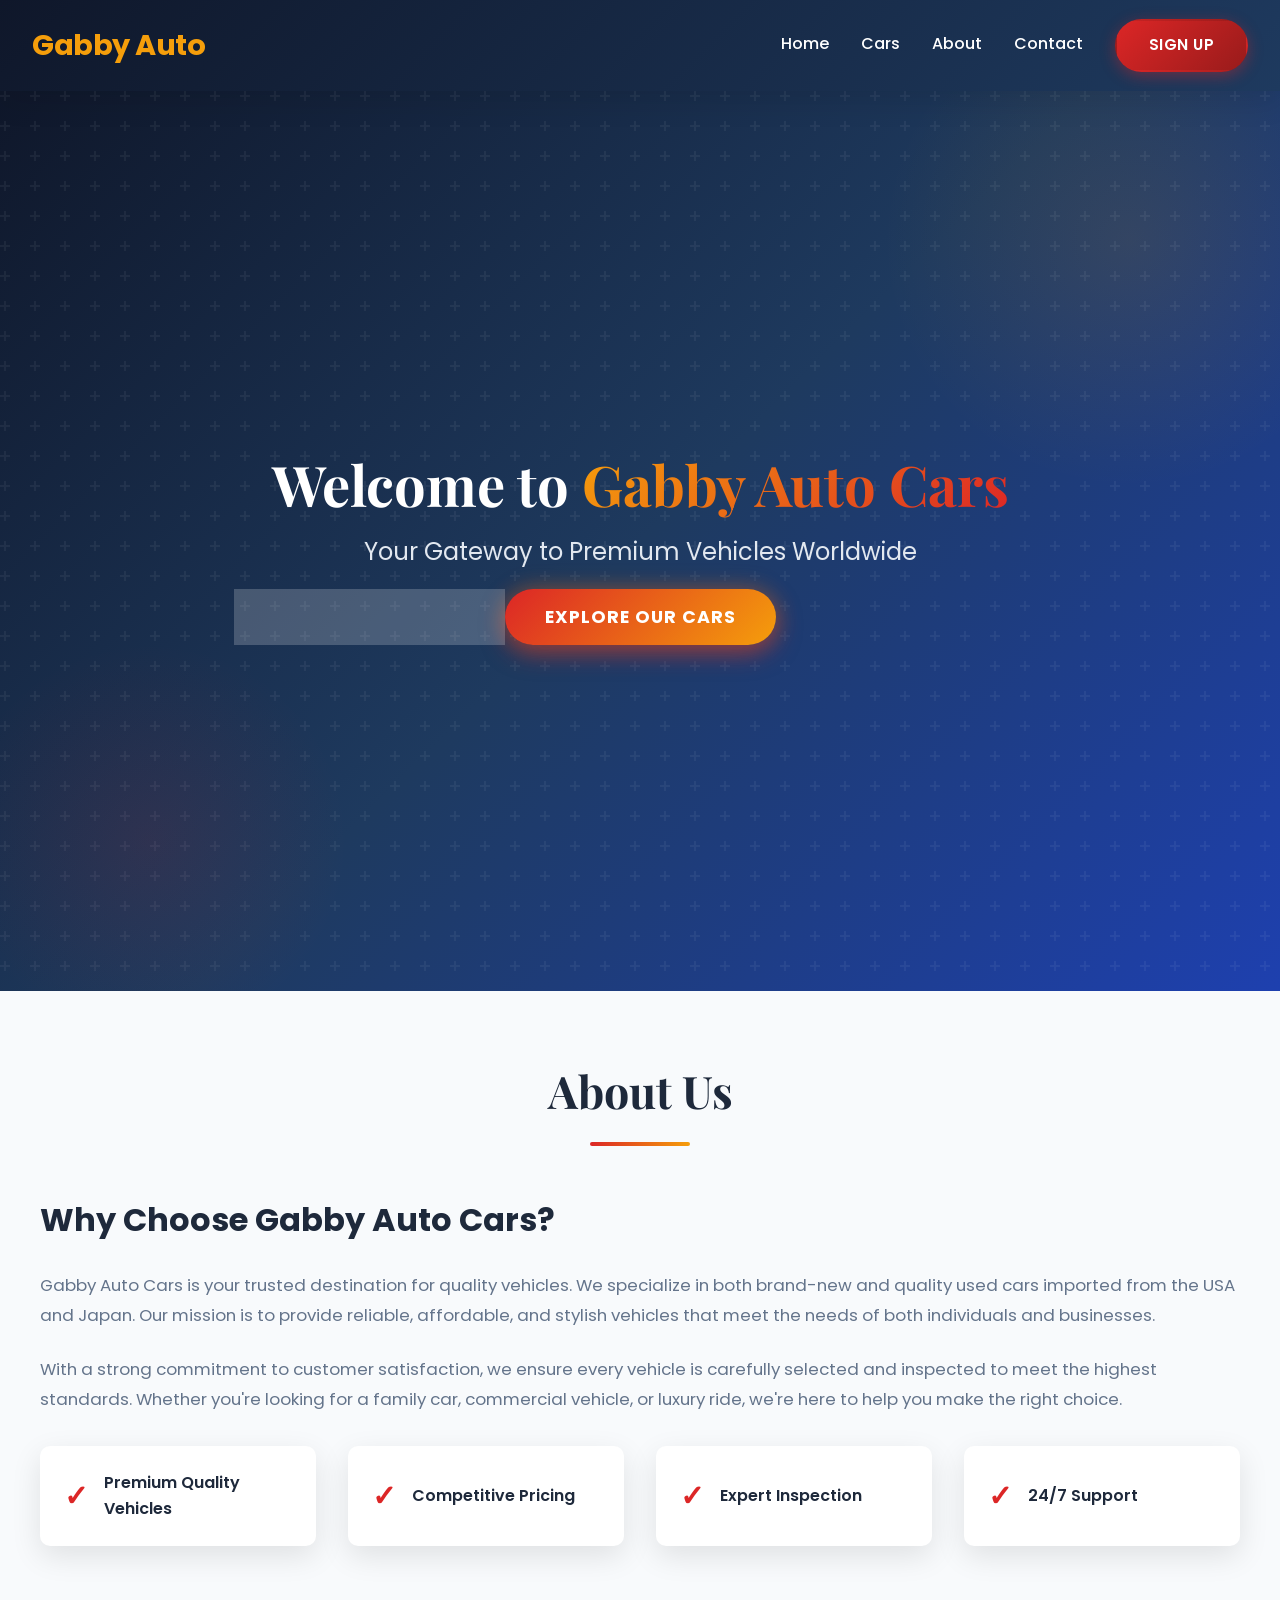
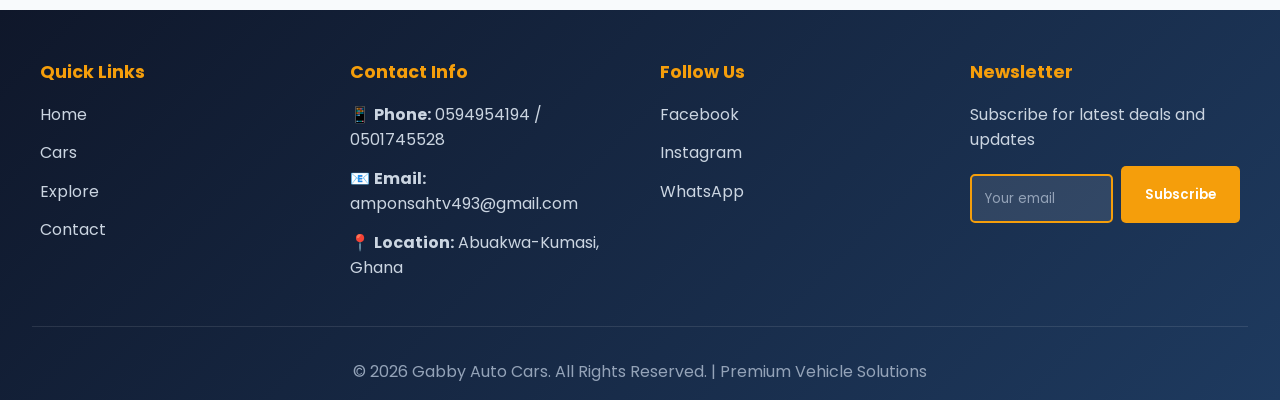
==== index.html @ e807ba96 "vecerl deployment fix" ====
<!DOCTYPE html>
<html lang="en">
<head>
    <meta charset="UTF-8">
    <meta name="viewport" content="width=device-width, initial-scale=1.0">
    <title>Gabby Auto Cars - Premium Vehicle Solutions</title>
    <link rel="stylesheet" href="index.css">
    <link href="https://fonts.googleapis.com/css2?family=Poppins:wght@300;400;600;700;800&family=Playfair+Display:wght@700&display=swap" rel="stylesheet">
</head>
<body>
    <!-- Navigation Bar -->
    <nav class="navbar">
        <div class="navbar-container">
            <div class="logo">
                <span class="brand-name"> Gabby Auto</span>
            </div>
            <button class="hamburger" id="hamburger">
                <span></span>
                <span></span>
                <span></span>
            </button>
            <div class="nav-links" id="navLinks">
                <a href="#home" class="nav-link">Home</a>
                <a href="image.html" class="nav-link">Cars</a>
                <a href="#about" class="nav-link">About</a>
                <a href="#contact" class="nav-link">Contact</a>
                <a href="signup.html" class="btn btn-primary">SIGN UP</a>
            </div>
        </div>
    </nav>

    <!-- Hero Section -->
    <section class="hero">
        <div class="hero-content">
            <h1 class="hero-title">Welcome to <span class="highlight">Gabby Auto Cars</span></h1>
            <p class="hero-subtitle">Your Gateway to Premium Vehicles Worldwide</p>
            <a href="explore.html" class="btn btn-secondary">Explore Our Cars</a>
        </div>
        <div class="hero-overlay"></div>
    </section>

    <!-- About Section -->
    <section class="about" id="about">
        <div class="about-wrapper">
            <div class="about-header">
                <h2 class="section-title">About Us</h2>
                <div class="title-underline"></div>
            </div>
            <div class="about-content">
                <div class="about-text">
                    <h3>Why Choose Gabby Auto Cars?</h3>
                    <p>
                        Gabby Auto Cars is your trusted destination for quality vehicles. We specialize in both brand-new and quality used cars imported from the USA and Japan. Our mission is to provide reliable, affordable, and stylish vehicles that meet the needs of both individuals and businesses.
                    </p>
                    <p>
                        With a strong commitment to customer satisfaction, we ensure every vehicle is carefully selected and inspected to meet the highest standards. Whether you're looking for a family car, commercial vehicle, or luxury ride, we're here to help you make the right choice.
                    </p>
                    <div class="features">
                        <div class="feature-item">
                            <span class="feature-icon">✓</span>
                            <span>Premium Quality Vehicles</span>
                        </div>
                        <div class="feature-item">
                            <span class="feature-icon">✓</span>
                            <span>Competitive Pricing</span>
                        </div>
                        <div class="feature-item">
                            <span class="feature-icon">✓</span>
                            <span>Expert Inspection</span>
                        </div>
                        <div class="feature-item">
                            <span class="feature-icon">✓</span>
                            <span>24/7 Support</span>
                        </div>
                    </div>
                </div>
            </div>
        </div>
    </section>

    <!-- Footer -->
    <footer class="footer" id="contact">
        <div class="footer-container">
            <div class="footer-box">
                <h4>Quick Links</h4>
                <ul>
                    <li><a href="index.html">Home</a></li>
                    <li><a href="image.html">Cars</a></li>
                    <li><a href="explore.html">Explore</a></li>
                    <li><a href="#contact">Contact</a></li>
                </ul>
            </div>
            <div class="footer-box">
                <h4>Contact Info</h4>
                <p>📱 <strong>Phone:</strong> <a href="tel:+233594954194" class="contact-link">0594954194</a> / <a href="tel:+233501745528" class="contact-link">0501745528</a></p>
                <p>📧 <strong>Email:</strong> <a href="mailto:amponsahtv493@gmail.com" class="contact-link">amponsahtv493@gmail.com</a></p>
                <p>📍 <strong>Location:</strong> Abuakwa-Kumasi, Ghana</p>
            </div>
            <div class="footer-box">
                <h4>Follow Us</h4>
                <ul>
                    <li><a href="https://www.facebook.com/" target="_blank" rel="noopener noreferrer">Facebook</a></li>
                    <li><a href="https://www.instagram.com/" target="_blank" rel="noopener noreferrer">Instagram</a></li>
                    <li><a href="https://wa.me/233594954194" target="_blank" rel="noopener noreferrer">WhatsApp</a></li>
                </ul>
            </div>
            <div class="footer-box">
                <h4>Newsletter</h4>
                <p>Subscribe for latest deals and updates</p>
                <div class="newsletter-form">
                    <input type="email" placeholder="Your email" class="email-input" id="newsletterEmail">
                    <button class="newsletter-btn" onclick="subscribeNewsletter()">Subscribe</button>
                </div>
            </div>
        </div>
        <div class="footer-bottom">
            <p>&copy; 2026 Gabby Auto Cars. All Rights Reserved. | Premium Vehicle Solutions</p>
        </div>
    </footer>

    <script>
        // Hamburger Menu Toggle
        const hamburger = document.getElementById('hamburger');
        const navLinks = document.getElementById('navLinks');

        hamburger.addEventListener('click', function() {
            navLinks.classList.toggle('active');
            hamburger.classList.toggle('active');
        });

        // Close menu when a link is clicked
        const links = navLinks.querySelectorAll('a');
        links.forEach(link => {
            link.addEventListener('click', function() {
                navLinks.classList.remove('active');
                hamburger.classList.remove('active');
            });
        });

        // Close menu when clicking outside
        document.addEventListener('click', function(event) {
            const isClickInsideNav = event.target.closest('nav');
            if (!isClickInsideNav && navLinks.classList.contains('active')) {
                navLinks.classList.remove('active');
                hamburger.classList.remove('active');
            }
        });

        // Newsletter Subscribe
        function subscribeNewsletter() {
            const email = document.getElementById('newsletterEmail').value;
            if (email && email.includes('@')) {
                alert('Thank you for subscribing! Check your email for updates.');
                document.getElementById('newsletterEmail').value = '';
            } else {
                alert('Please enter a valid email address.');
            }
        }

        // Allow Enter key to submit newsletter
        document.getElementById('newsletterEmail').addEventListener('keypress', function(event) {
            if (event.key === 'Enter') {
                subscribeNewsletter();
            }
        });
    </script>
</body>
</html>
---- index.css ----
/* ====== GLOBAL STYLES ====== */
* {
    margin: 0;
    padding: 0;
    box-sizing: border-box;
}

:root {
    --primary-color: #1e40af;
    --secondary-color: #dc2626;
    --accent-color: #f59e0b;
    --dark-bg: #0f172a;
    --light-bg: #f8fafc;
    --text-dark: #1e293b;
    --text-light: #64748b;
    --white: #ffffff;
    --shadow: 0 10px 30px rgba(0, 0, 0, 0.1);
    --shadow-lg: 0 20px 50px rgba(0, 0, 0, 0.15);
}

body {
    font-family: 'Poppins', sans-serif;
    line-height: 1.6;
    color: var(--text-dark);
    background-color: var(--white);
}

/* ====== NAVIGATION BAR ====== */
.navbar {
    background: linear-gradient(135deg, var(--dark-bg) 0%, #1e3a5f 100%);
    padding: 1.2rem 2rem;
    position: sticky;
    top: 0;
    z-index: 1000;
    box-shadow: var(--shadow);
}

.navbar-container {
    max-width: 1400px;
    margin: 0 auto;
    display: flex;
    justify-content: space-between;
    align-items: center;
    gap: 2rem;
}

.logo {
    display: flex;
    align-items: center;
    gap: 0.5rem;
}

.brand-name {
    font-size: 1.8rem;
    font-weight: 700;
    color: var(--accent-color);
    letter-spacing: -0.5px;
    transition: transform 0.3s ease;
}

.brand-name:hover {
    transform: scale(1.05);
}

.nav-links {
    display: flex;
    align-items: center;
    gap: 2rem;
    flex-wrap: wrap;
}

.nav-link {
    color: var(--white);
    text-decoration: none;
    font-weight: 500;
    transition: all 0.3s ease;
    position: relative;
    padding-bottom: 0.25rem;
}

.nav-link::after {
    content: '';
    position: absolute;
    bottom: 0;
    left: 0;
    width: 0;
    height: 2px;
    background-color: var(--accent-color);
    transition: width 0.3s ease;
}

.nav-link:hover::after {
    width: 100%;
}

.nav-link:hover {
    color: var(--accent-color);
}

/* ====== HAMBURGER MENU ====== */
.hamburger {
    display: none;
    flex-direction: column;
    background: none;
    border: none;
    cursor: pointer;
    padding: 0.5rem;
    gap: 0.35rem;
}

.hamburger span {
    width: 25px;
    height: 3px;
    background-color: var(--white);
    transition: all 0.3s ease;
    border-radius: 2px;
}

.hamburger.active span:nth-child(1) {
    transform: rotate(45deg) translate(8px, 8px);
}

.hamburger.active span:nth-child(2) {
    opacity: 0;
}

.hamburger.active span:nth-child(3) {
    transform: rotate(-45deg) translate(7px, -7px);
}

/* ====== BUTTONS ====== */
.btn {
    padding: 0.75rem 2rem;
    border: none;
    border-radius: 50px;
    font-weight: 600;
    cursor: pointer;
    font-size: 0.95rem;
    font-family: 'Poppins', sans-serif;
    position: relative;
    overflow: hidden;
    transition: all 0.4s cubic-bezier(0.23, 1, 0.320, 1);
    letter-spacing: 0.5px;
    text-decoration: none;
}

.btn::before {
    content: '';
    position: absolute;
    top: 0;
    left: -100%;
    width: 100%;
    height: 100%;
    background: rgba(255, 255, 255, 0.2);
    transition: left 0.5s ease;
    z-index: 0;
}

.btn:hover::before {
    left: 100%;
}

.btn span {
    position: relative;
    z-index: 1;
}

/* PRIMARY BUTTON STYLES */
.btn-primary {
    background: linear-gradient(135deg, #dc2626 0%, #991b1b 100%);
    color: var(--white);
    box-shadow: 0 4px 15px rgba(220, 38, 38, 0.4), inset 0 0 0 0 rgba(255, 255, 255, 0);
    border: 2px solid transparent;
}

.btn-primary:hover {
    transform: translateY(-4px) scale(1.05);
    box-shadow: 0 12px 35px rgba(220, 38, 38, 0.6), 
                0 0 20px rgba(220, 38, 38, 0.5),
                inset 0 0 0 3px rgba(255, 255, 255, 0.3);
    background: linear-gradient(135deg, #991b1b 0%, #7f1d1d 100%);
}

.btn-primary:active {
    transform: translateY(-2px) scale(0.98);
}

/* SECONDARY BUTTON STYLES */
.btn-secondary {
    background: linear-gradient(135deg, #dc2626 0%, #f59e0b 100%);
    color: var(--white);
    font-size: 1.1rem;
    padding: 1rem 2.5rem;
    box-shadow: 0 8px 25px rgba(220, 38, 38, 0.5),
                0 0 25px rgba(245, 158, 11, 0.3),
                inset 0 0 0 0 rgba(255, 255, 255, 0);
    position: relative;
    font-weight: 700;
    text-transform: uppercase;
    letter-spacing: 1px;
}

.btn-secondary::after {
    content: '';
    position: absolute;
    top: 50%;
    left: 50%;
    width: 0;
    height: 0;
    background: radial-gradient(circle, rgba(255, 255, 255, 0.4) 0%, transparent 70%);
    transform: translate(-50%, -50%);
    border-radius: 50%;
    transition: width 0.6s ease, height 0.6s ease;
    z-index: 0;
}

.btn-secondary:hover {
    transform: translateY(-5px) scale(1.08);
    box-shadow: 0 16px 40px rgba(220, 38, 38, 0.7),
                0 0 30px rgba(245, 158, 11, 0.6),
                inset 0 0 0 4px rgba(255, 255, 255, 0.4),
                0 0 40px rgba(220, 38, 38, 0.4);
    background: linear-gradient(135deg, #991b1b 0%, #d97706 100%);
    animation: buttonPulse 0.6s ease-out;
}

.btn-secondary:hover::after {
    width: 300px;
    height: 300px;
}

.btn-secondary:active {
    transform: translateY(-2px) scale(0.96);
}

/* BUTTON ANIMATIONS */
@keyframes buttonPulse {
    0% {
        box-shadow: 0 16px 40px rgba(220, 38, 38, 0.7),
                    0 0 30px rgba(245, 158, 11, 0.6),
                    inset 0 0 0 4px rgba(255, 255, 255, 0.4),
                    0 0 40px rgba(220, 38, 38, 0.4);
    }
    50% {
        box-shadow: 0 16px 40px rgba(220, 38, 38, 0.8),
                    0 0 40px rgba(245, 158, 11, 0.8),
                    inset 0 0 0 4px rgba(255, 255, 255, 0.6),
                    0 0 60px rgba(220, 38, 38, 0.6);
    }
    100% {
        box-shadow: 0 16px 40px rgba(220, 38, 38, 0.7),
                    0 0 30px rgba(245, 158, 11, 0.6),
                    inset 0 0 0 4px rgba(255, 255, 255, 0.4),
                    0 0 40px rgba(220, 38, 38, 0.4);
    }
}

/* ====== HERO SECTION ====== */
.hero {
    min-height: 100vh;
    background: linear-gradient(135deg, var(--dark-bg) 0%, #1e3a5f 50%, var(--primary-color) 100%);
    display: flex;
    align-items: center;
    justify-content: center;
    position: relative;
    overflow: hidden;
    padding: 2rem;
}

.hero::before {
    content: '';
    position: absolute;
    width: 500px;
    height: 500px;
    background: radial-gradient(circle, var(--accent-color) 0%, transparent 70%);
    opacity: 0.1;
    top: -100px;
    right: -100px;
    border-radius: 50%;
}

.hero::after {
    content: '';
    position: absolute;
    width: 400px;
    height: 400px;
    background: radial-gradient(circle, var(--secondary-color) 0%, transparent 70%);
    opacity: 0.1;
    bottom: -50px;
    left: -50px;
    border-radius: 50%;
}

.hero-overlay {
    position: absolute;
    top: 0;
    left: 0;
    width: 100%;
    height: 100%;
    background: url("data:image/svg+xml,%3Csvg width='60' height='60' viewBox='0 0 60 60' xmlns='http://www.w3.org/2000/svg'%3E%3Cg fill='none' fill-rule='evenodd'%3E%3Cg fill='%23ffffff' fill-opacity='0.05'%3E%3Cpath d='M36 34v-4h-2v4h-4v2h4v4h2v-4h4v-2h-4zm0-30V0h-2v4h-4v2h4v4h2V6h4V4h-4zM6 34v-4H4v4H0v2h4v4h2v-4h4v-2H6zM6 4V0H4v4H0v2h4v4h2V6h4V4H6z'/%3E%3C/g%3E%3C/g%3E%3C/svg%3E");
    pointer-events: none;
}

.hero-content {
    position: relative;
    z-index: 2;
    text-align: center;
    color: var(--white);
    max-width: 800px;
}

.hero-title {
    font-family: 'Playfair Display', serif;
    font-size: 3.5rem;
    font-weight: 700;
    margin-bottom: 1rem;
    line-height: 1.2;
    animation: slideInDown 0.8s ease;
}

.highlight {
    background: linear-gradient(135deg, var(--accent-color) 0%, var(--secondary-color) 100%);
    -webkit-background-clip: text;
    -webkit-text-fill-color: transparent;
    background-clip: text;
}

.hero-subtitle {
    font-size: 1.5rem;
    margin-bottom: 2rem;
    color: #e2e8f0;
    animation: slideInUp 0.8s ease 0.2s both;
}

@keyframes slideInDown {
    from {
        opacity: 0;
        transform: translateY(-30px);
    }
    to {
        opacity: 1;
        transform: translateY(0);
    }
}

@keyframes slideInUp {
    from {
        opacity: 0;
        transform: translateY(30px);
    }
    to {
        opacity: 1;
        transform: translateY(0);
    }
}

/* ====== ABOUT SECTION ====== */
.about {
    padding: 4rem 2rem;
    background-color: var(--light-bg);
}

.about-wrapper {
    max-width: 1200px;
    margin: 0 auto;
}

.about-header {
    text-align: center;
    margin-bottom: 3rem;
}

.section-title {
    font-family: 'Playfair Display', serif;
    font-size: 2.8rem;
    color: var(--text-dark);
    margin-bottom: 1rem;
}

.title-underline {
    width: 100px;
    height: 4px;
    background: linear-gradient(90deg, var(--secondary-color), var(--accent-color));
    margin: 0 auto;
    border-radius: 2px;
}

.about-content {
    display: grid;
    grid-template-columns: 1fr;
    gap: 3rem;
    align-items: center;
}

.about-text h3 {
    font-size: 2rem;
    color: var(--text-dark);
    margin-bottom: 1.5rem;
}

.about-text p {
    color: var(--text-light);
    margin-bottom: 1.5rem;
    font-size: 1.05rem;
    line-height: 1.8;
}

.features {
    display: grid;
    grid-template-columns: repeat(auto-fit, minmax(250px, 1fr));
    gap: 2rem;
    margin-top: 2rem;
}

.feature-item {
    display: flex;
    align-items: center;
    gap: 1rem;
    padding: 1.5rem;
    background-color: var(--white);
    border-radius: 10px;
    box-shadow: var(--shadow);
    transition: all 0.3s ease;
    cursor: pointer;
}

.feature-item:hover {
    transform: translateY(-5px);
    box-shadow: var(--shadow-lg);
}

.feature-icon {
    font-size: 1.8rem;
    color: var(--secondary-color);
    font-weight: bold;
}

.feature-item span:last-child {
    color: var(--text-dark);
    font-weight: 600;
}

/* ====== FOOTER ====== */
.footer {
    background: linear-gradient(135deg, var(--dark-bg) 0%, #1e3a5f 100%);
    color: var(--white);
    padding: 3rem 2rem 1rem;
}

.footer-container {
    max-width: 1200px;
    margin: 0 auto;
    display: grid;
    grid-template-columns: repeat(auto-fit, minmax(250px, 1fr));
    gap: 2.5rem;
    margin-bottom: 2rem;
}

.footer-box h4 {
    color: var(--accent-color);
    margin-bottom: 1rem;
    font-size: 1.1rem;
}

.footer-box ul {
    list-style: none;
}

.footer-box ul li {
    margin-bottom: 0.8rem;
}

.footer-box a {
    color: #cbd5e1;
    text-decoration: none;
    transition: all 0.3s ease;
}

.footer-box a:hover {
    color: var(--accent-color);
    padding-left: 5px;
}

.footer-box p {
    margin-bottom: 0.8rem;
    color: #cbd5e1;
    line-height: 1.6;
}

.email-input {
    width: 100%;
    padding: 0.8rem;
    background-color: rgba(255, 255, 255, 0.1);
    border: 2px solid var(--accent-color);
    border-radius: 5px;
    color: var(--white);
    margin-top: 0.5rem;
    font-family: 'Poppins', sans-serif;
    transition: all 0.3s ease;
}

.email-input::placeholder {
    color: #94a3b8;
}

.email-input:focus {
    outline: none;
    background-color: rgba(255, 255, 255, 0.15);
    box-shadow: 0 0 10px rgba(245, 158, 11, 0.3);
}

/* ====== NEWSLETTER FORM ====== */
.newsletter-form {
    display: flex;
    gap: 0.5rem;
    margin-top: 0.5rem;
}

.newsletter-btn {
    padding: 0.8rem 1.5rem;
    background-color: var(--accent-color);
    color: var(--white);
    border: none;
    border-radius: 5px;
    font-weight: 600;
    cursor: pointer;
    transition: all 0.3s ease;
    font-family: 'Poppins', sans-serif;
    white-space: nowrap;
}

.newsletter-btn:hover {
    background-color: #e59d0b;
    transform: translateY(-2px);
    box-shadow: 0 5px 15px rgba(245, 158, 11, 0.4);
}

.newsletter-btn:active {
    transform: translateY(0);
}

/* ====== CONTACT LINKS ====== */
.contact-link {
    color: var(--accent-color);
    text-decoration: none;
    transition: all 0.3s ease;
}

.contact-link:hover {
    text-decoration: underline;
    color: #fbbf24;
}

.footer-bottom {
    text-align: center;
    padding-top: 2rem;
    border-top: 1px solid rgba(255, 255, 255, 0.1);
    color: #94a3b8;
}

/* ====== RESPONSIVE DESIGN ====== */
@media (max-width: 768px) {
    /* ====== NAVBAR RESPONSIVE ====== */
    .hamburger {
        display: flex;
    }

    .navbar {
        padding: 1rem 1.5rem;
    }

    .navbar-container {
        flex-direction: row;
        justify-content: space-between;
        align-items: center;
    }

    .logo {
        min-width: fit-content;
    }

    .brand-name {
        font-size: 1.4rem;
    }

    .nav-links {
        position: absolute;
        top: 60px;
        left: 0;
        right: 0;
        background: linear-gradient(135deg, var(--dark-bg) 0%, #1e3a5f 100%);
        flex-direction: column;
        width: 100%;
        padding: 1.5rem 1rem;
        gap: 0.8rem;
        display: none;
        box-shadow: var(--shadow);
        border-bottom: 3px solid var(--accent-color);
    }

    .nav-links.active {
        display: flex;
    }

    .nav-link {
        padding: 0.75rem 1rem;
        text-align: left;
        border-radius: 4px;
        transition: all 0.3s ease;
    }

    .nav-link:hover {
        background-color: rgba(245, 158, 11, 0.1);
        padding-left: 1.5rem;
    }

    .nav-link::after {
        display: none;
    }

    .btn-primary {
        width: 100%;
        text-align: center;
    }

    /* ====== HERO RESPONSIVE ====== */
    .hero-title {
        font-size: 2.5rem;
    }

    .hero-subtitle {
        font-size: 1.1rem;
    }

    .section-title {
        font-size: 2rem;
    }

    .footer-container {
        grid-template-columns: 1fr;
    }
}

/* Extra small devices (phones) */
@media (max-width: 480px) {
    .navbar {
        padding: 0.8rem 1rem;
    }

    .brand-name {
        font-size: 1.2rem;
        letter-spacing: 0;
    }

    .nav-links {
        top: 55px;
        padding: 1rem 0.8rem;
        gap: 0.5rem;
    }

    .nav-link {
        padding: 0.6rem 0.8rem;
        font-size: 0.9rem;
    }

    .hero-title {
        font-size: 1.8rem;
    }

    .hero-subtitle {
        font-size: 0.95rem;
    }

    .section-title {
        font-size: 1.5rem;
    }

    .btn {
        padding: 0.6rem 1.5rem;
        font-size: 0.85rem;
    }
}

/* Tablets and larger (enhancement) */
@media (min-width: 769px) {
    .navbar-container {
        gap: 1rem;
    }

    .nav-links {
        gap: 2rem;
    }

    .nav-link {
        position: relative;
    }
}
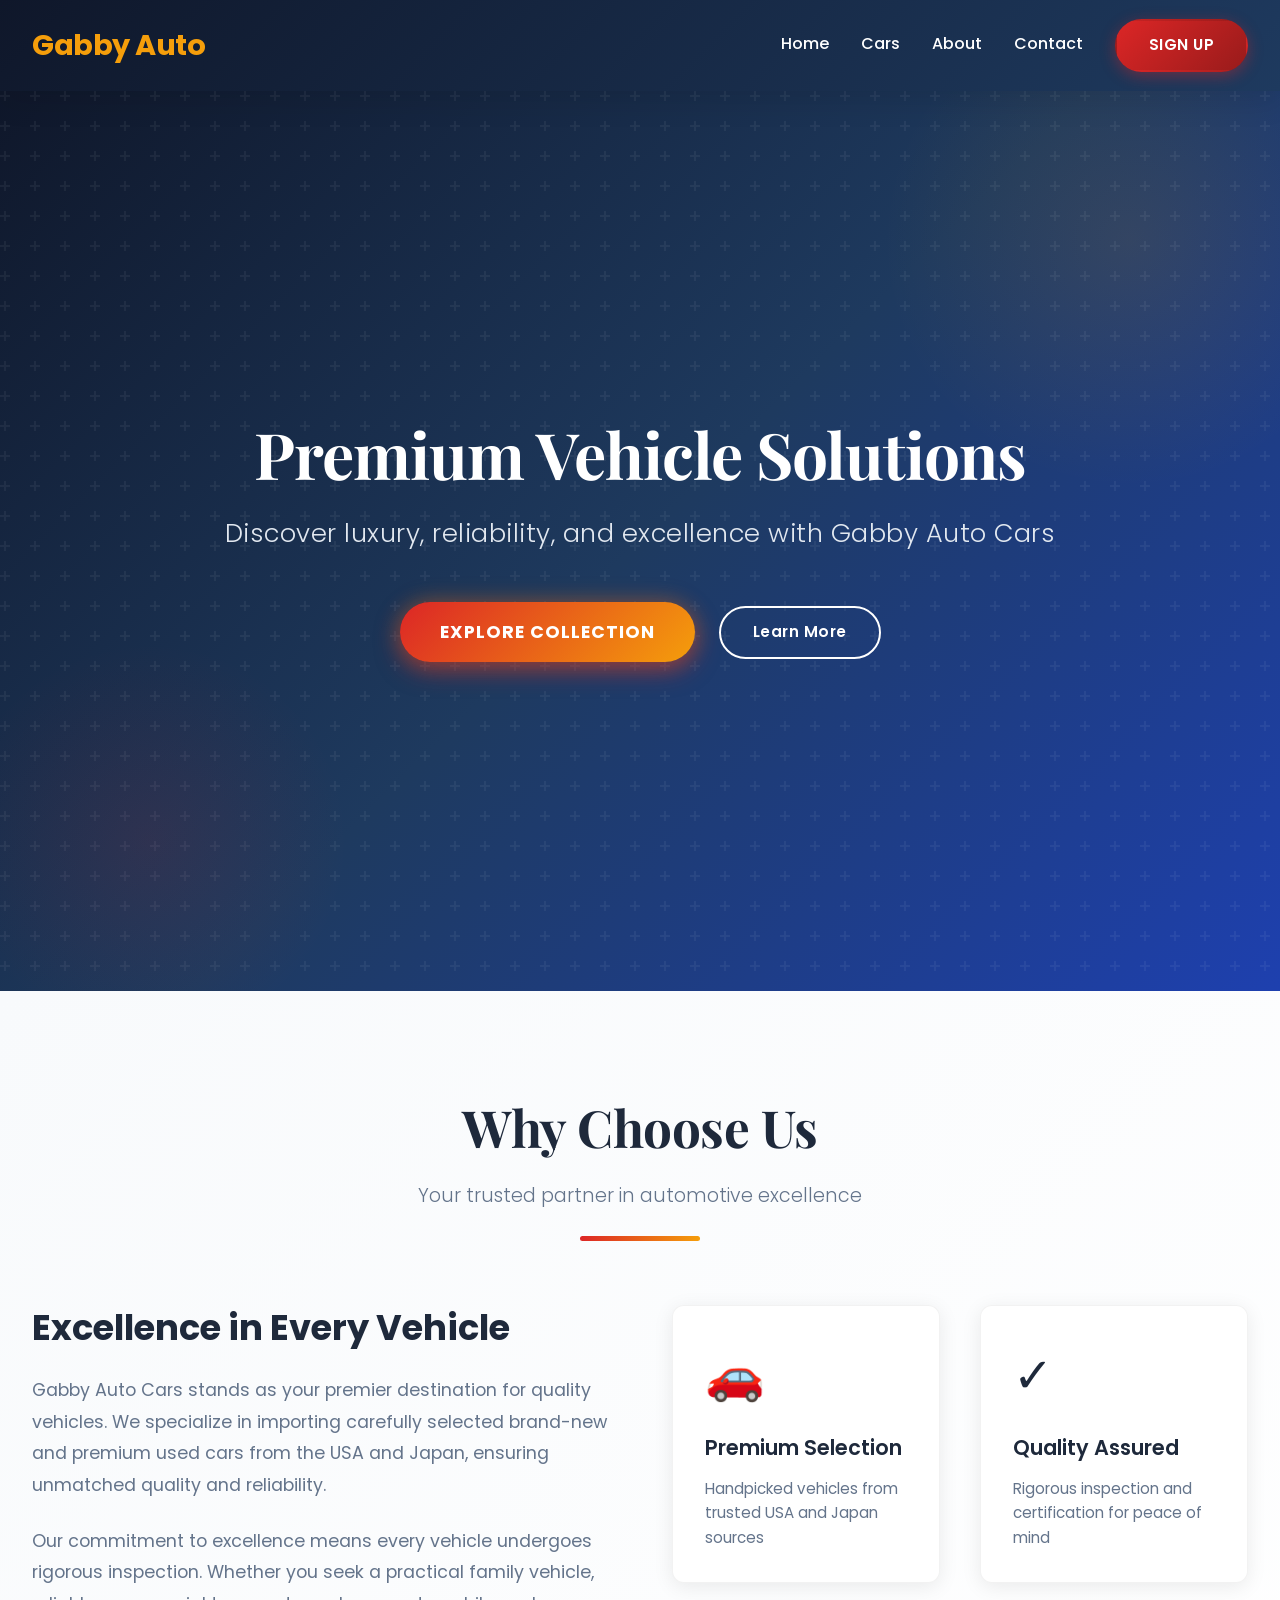
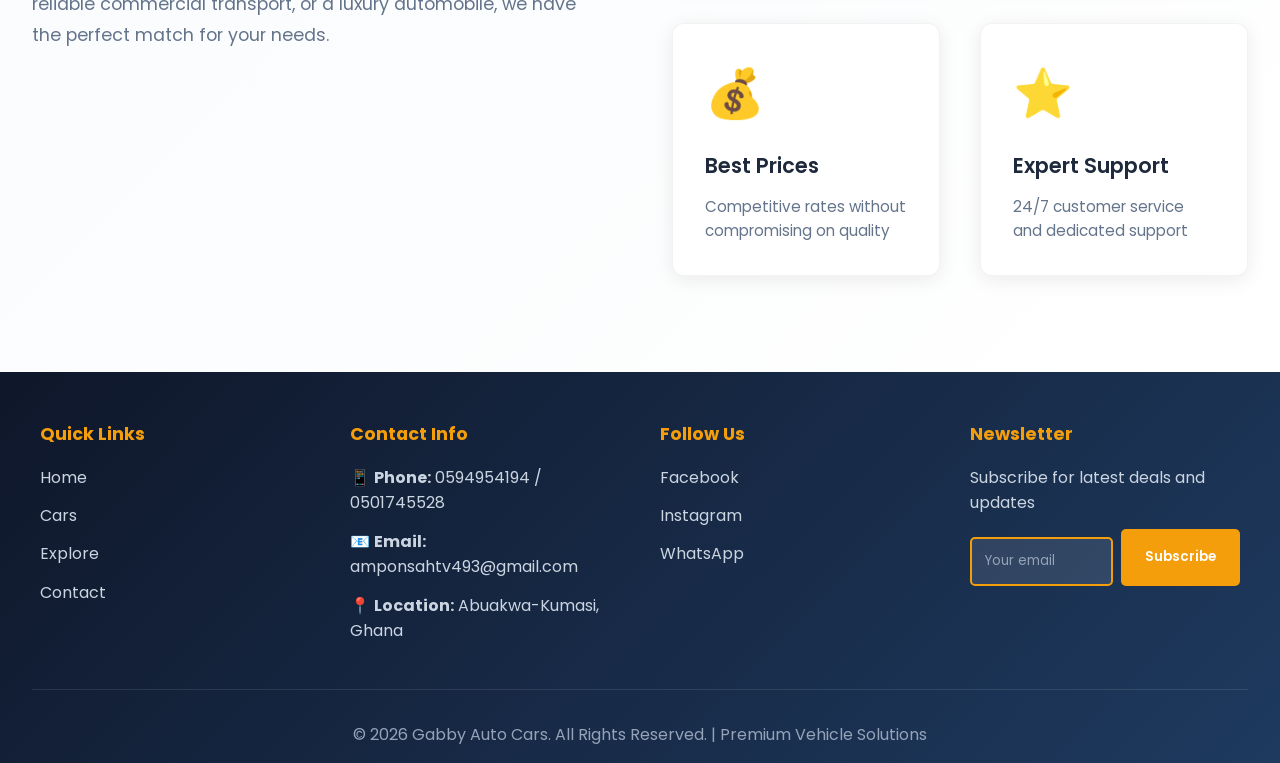
==== commit 057c4303: "style: Enhance home page design with professional layout, typography, and feature cards" ====
--- a/index.html
+++ b/index.html
@@ -30,11 +30,14 @@
     </nav>
 
     <!-- Hero Section -->
-    <section class="hero">
+    <section class="hero" id="home">
         <div class="hero-content">
-            <h1 class="hero-title">Welcome to <span class="highlight">Gabby Auto Cars</span></h1>
-            <p class="hero-subtitle">Your Gateway to Premium Vehicles Worldwide</p>
-            <a href="explore.html" class="btn btn-secondary">Explore Our Cars</a>
+            <h1 class="hero-title">Premium Vehicle Solutions</h1>
+            <p class="hero-subtitle">Discover luxury, reliability, and excellence with Gabby Auto Cars</p>
+            <div class="hero-buttons">
+                <a href="explore.html" class="btn btn-secondary">Explore Collection</a>
+                <a href="#about" class="btn btn-outline">Learn More</a>
+            </div>
         </div>
         <div class="hero-overlay"></div>
     </section>
@@ -42,36 +45,43 @@
     <!-- About Section -->
     <section class="about" id="about">
         <div class="about-wrapper">
-            <div class="about-header">
-                <h2 class="section-title">About Us</h2>
+            <div class="section-header">
+                <h2 class="section-title">Why Choose Us</h2>
+                <p class="section-subtitle">Your trusted partner in automotive excellence</p>
                 <div class="title-underline"></div>
             </div>
+            
             <div class="about-content">
                 <div class="about-text">
-                    <h3>Why Choose Gabby Auto Cars?</h3>
+                    <h3>Excellence in Every Vehicle</h3>
                     <p>
-                        Gabby Auto Cars is your trusted destination for quality vehicles. We specialize in both brand-new and quality used cars imported from the USA and Japan. Our mission is to provide reliable, affordable, and stylish vehicles that meet the needs of both individuals and businesses.
+                        Gabby Auto Cars stands as your premier destination for quality vehicles. We specialize in importing carefully selected brand-new and premium used cars from the USA and Japan, ensuring unmatched quality and reliability.
                     </p>
                     <p>
-                        With a strong commitment to customer satisfaction, we ensure every vehicle is carefully selected and inspected to meet the highest standards. Whether you're looking for a family car, commercial vehicle, or luxury ride, we're here to help you make the right choice.
+                        Our commitment to excellence means every vehicle undergoes rigorous inspection. Whether you seek a practical family vehicle, reliable commercial transport, or a luxury automobile, we have the perfect match for your needs.
                     </p>
-                    <div class="features">
-                        <div class="feature-item">
-                            <span class="feature-icon">✓</span>
-                            <span>Premium Quality Vehicles</span>
-                        </div>
-                        <div class="feature-item">
-                            <span class="feature-icon">✓</span>
-                            <span>Competitive Pricing</span>
-                        </div>
-                        <div class="feature-item">
-                            <span class="feature-icon">✓</span>
-                            <span>Expert Inspection</span>
-                        </div>
-                        <div class="feature-item">
-                            <span class="feature-icon">✓</span>
-                            <span>24/7 Support</span>
-                        </div>
+                </div>
+
+                <div class="features-grid">
+                    <div class="feature-card">
+                        <div class="feature-icon-box">🚗</div>
+                        <h4>Premium Selection</h4>
+                        <p>Handpicked vehicles from trusted USA and Japan sources</p>
+                    </div>
+                    <div class="feature-card">
+                        <div class="feature-icon-box">✓</div>
+                        <h4>Quality Assured</h4>
+                        <p>Rigorous inspection and certification for peace of mind</p>
+                    </div>
+                    <div class="feature-card">
+                        <div class="feature-icon-box">💰</div>
+                        <h4>Best Prices</h4>
+                        <p>Competitive rates without compromising on quality</p>
+                    </div>
+                    <div class="feature-card">
+                        <div class="feature-icon-box">⭐</div>
+                        <h4>Expert Support</h4>
+                        <p>24/7 customer service and dedicated support</p>
                     </div>
                 </div>
             </div>
--- a/index.css
+++ b/index.css
@@ -306,16 +306,17 @@
     z-index: 2;
     text-align: center;
     color: var(--white);
-    max-width: 800px;
+    max-width: 900px;
 }
 
 .hero-title {
     font-family: 'Playfair Display', serif;
-    font-size: 3.5rem;
+    font-size: 4rem;
     font-weight: 700;
-    margin-bottom: 1rem;
-    line-height: 1.2;
+    margin-bottom: 1.5rem;
+    line-height: 1.1;
     animation: slideInDown 0.8s ease;
+    letter-spacing: -1px;
 }
 
 .highlight {
@@ -326,10 +327,21 @@
 }
 
 .hero-subtitle {
-    font-size: 1.5rem;
-    margin-bottom: 2rem;
+    font-size: 1.6rem;
+    margin-bottom: 3rem;
     color: #e2e8f0;
     animation: slideInUp 0.8s ease 0.2s both;
+    font-weight: 300;
+    letter-spacing: 0.5px;
+}
+
+.hero-buttons {
+    display: flex;
+    gap: 1.5rem;
+    justify-content: center;
+    align-items: center;
+    flex-wrap: wrap;
+    animation: slideInUp 0.8s ease 0.4s both;
 }
 
 @keyframes slideInDown {
@@ -354,90 +366,165 @@
     }
 }
 
+/* ====== OUTLINE BUTTON ====== */
+.btn-outline {
+    background: transparent;
+    color: var(--white);
+    border: 2px solid var(--white);
+    transition: all 0.4s cubic-bezier(0.23, 1, 0.320, 1);
+}
+
+.btn-outline:hover {
+    background: var(--white);
+    color: var(--dark-bg);
+    transform: translateY(-4px);
+    box-shadow: 0 10px 30px rgba(255, 255, 255, 0.3);
+}
+
+.btn-outline:active {
+    transform: translateY(-2px);
+}
+
 /* ====== ABOUT SECTION ====== */
 .about {
-    padding: 4rem 2rem;
-    background-color: var(--light-bg);
+    padding: 6rem 2rem;
+    background: linear-gradient(135deg, var(--light-bg) 0%, #ffffff 100%);
 }
 
 .about-wrapper {
-    max-width: 1200px;
+    max-width: 1400px;
     margin: 0 auto;
 }
 
-.about-header {
+/* ====== SECTION HEADER ====== */
+.section-header {
     text-align: center;
-    margin-bottom: 3rem;
+    margin-bottom: 4rem;
+    animation: fadeInUp 0.8s ease;
 }
 
 .section-title {
     font-family: 'Playfair Display', serif;
-    font-size: 2.8rem;
+    font-size: 3.2rem;
     color: var(--text-dark);
-    margin-bottom: 1rem;
+    margin-bottom: 0.8rem;
+    letter-spacing: -0.5px;
+}
+
+.section-subtitle {
+    font-size: 1.2rem;
+    color: var(--text-light);
+    margin-bottom: 1.5rem;
+    font-weight: 300;
 }
 
 .title-underline {
-    width: 100px;
-    height: 4px;
+    width: 120px;
+    height: 5px;
     background: linear-gradient(90deg, var(--secondary-color), var(--accent-color));
     margin: 0 auto;
-    border-radius: 2px;
+    border-radius: 3px;
+    position: relative;
+}
+
+@keyframes fadeInUp {
+    from {
+        opacity: 0;
+        transform: translateY(20px);
+    }
+    to {
+        opacity: 1;
+        transform: translateY(0);
+    }
 }
 
 .about-content {
     display: grid;
-    grid-template-columns: 1fr;
-    gap: 3rem;
-    align-items: center;
+    grid-template-columns: 1fr 1fr;
+    gap: 4rem;
+    align-items: start;
+}
+
+.about-text {
+    animation: fadeInUp 0.8s ease 0.2s both;
 }
 
 .about-text h3 {
-    font-size: 2rem;
+    font-size: 2.2rem;
     color: var(--text-dark);
     margin-bottom: 1.5rem;
+    line-height: 1.3;
 }
 
 .about-text p {
     color: var(--text-light);
     margin-bottom: 1.5rem;
-    font-size: 1.05rem;
+    font-size: 1.1rem;
     line-height: 1.8;
 }
 
-.features {
+/* ====== FEATURES GRID ====== */
+.features-grid {
     display: grid;
-    grid-template-columns: repeat(auto-fit, minmax(250px, 1fr));
-    gap: 2rem;
-    margin-top: 2rem;
-}
-
-.feature-item {
-    display: flex;
-    align-items: center;
-    gap: 1rem;
-    padding: 1.5rem;
-    background-color: var(--white);
-    border-radius: 10px;
-    box-shadow: var(--shadow);
-    transition: all 0.3s ease;
-    cursor: pointer;
-}
-
-.feature-item:hover {
-    transform: translateY(-5px);
-    box-shadow: var(--shadow-lg);
-}
-
-.feature-icon {
-    font-size: 1.8rem;
-    color: var(--secondary-color);
-    font-weight: bold;
-}
-
-.feature-item span:last-child {
+    grid-template-columns: repeat(2, 1fr);
+    gap: 2.5rem;
+    animation: fadeInUp 0.8s ease 0.3s both;
+}
+
+.feature-card {
+    padding: 2rem;
+    background: var(--white);
+    border-radius: 12px;
+    box-shadow: 0 4px 20px rgba(0, 0, 0, 0.08);
+    transition: all 0.3s cubic-bezier(0.23, 1, 0.320, 1);
+    border: 1px solid rgba(0, 0, 0, 0.05);
+    position: relative;
+    overflow: hidden;
+}
+
+.feature-card::before {
+    content: '';
+    position: absolute;
+    top: 0;
+    left: 0;
+    width: 4px;
+    height: 100%;
+    background: linear-gradient(180deg, var(--secondary-color), var(--accent-color));
+    transform: scaleY(0);
+    transition: transform 0.3s ease;
+}
+
+.feature-card:hover::before {
+    transform: scaleY(1);
+}
+
+.feature-card:hover {
+    transform: translateY(-8px);
+    box-shadow: 0 15px 40px rgba(0, 0, 0, 0.12);
+}
+
+.feature-icon-box {
+    font-size: 3rem;
+    margin-bottom: 1rem;
+    display: inline-block;
+    transition: transform 0.3s ease;
+}
+
+.feature-card:hover .feature-icon-box {
+    transform: scale(1.1);
+}
+
+.feature-card h4 {
+    font-size: 1.3rem;
     color: var(--text-dark);
+    margin-bottom: 0.8rem;
     font-weight: 600;
+}
+
+.feature-card p {
+    color: var(--text-light);
+    font-size: 0.95rem;
+    line-height: 1.6;
 }
 
 /* ====== FOOTER ====== */
@@ -632,8 +719,45 @@
         font-size: 1.1rem;
     }
 
+    .hero-buttons {
+        flex-direction: column;
+        gap: 1rem;
+    }
+
+    .hero-buttons .btn {
+        width: 100%;
+        max-width: 300px;
+    }
+
     .section-title {
         font-size: 2rem;
+    }
+
+    .section-subtitle {
+        font-size: 1rem;
+    }
+
+    /* ====== ABOUT RESPONSIVE ====== */
+    .about {
+        padding: 4rem 1.5rem;
+    }
+
+    .about-content {
+        grid-template-columns: 1fr;
+        gap: 2rem;
+    }
+
+    .about-text h3 {
+        font-size: 1.8rem;
+    }
+
+    .features-grid {
+        grid-template-columns: 1fr;
+        gap: 1.5rem;
+    }
+
+    .feature-card {
+        padding: 1.5rem;
     }
 
     .footer-container {
@@ -671,8 +795,49 @@
         font-size: 0.95rem;
     }
 
+    .hero-buttons {
+        flex-direction: column;
+        gap: 0.8rem;
+    }
+
+    .hero-buttons .btn {
+        width: 100%;
+    }
+
     .section-title {
         font-size: 1.5rem;
+    }
+
+    .section-subtitle {
+        font-size: 0.9rem;
+    }
+
+    .about {
+        padding: 3rem 1rem;
+    }
+
+    .about-text h3 {
+        font-size: 1.4rem;
+    }
+
+    .about-text p {
+        font-size: 0.95rem;
+    }
+
+    .feature-card {
+        padding: 1.2rem;
+    }
+
+    .feature-icon-box {
+        font-size: 2.5rem;
+    }
+
+    .feature-card h4 {
+        font-size: 1.1rem;
+    }
+
+    .feature-card p {
+        font-size: 0.85rem;
     }
 
     .btn {
